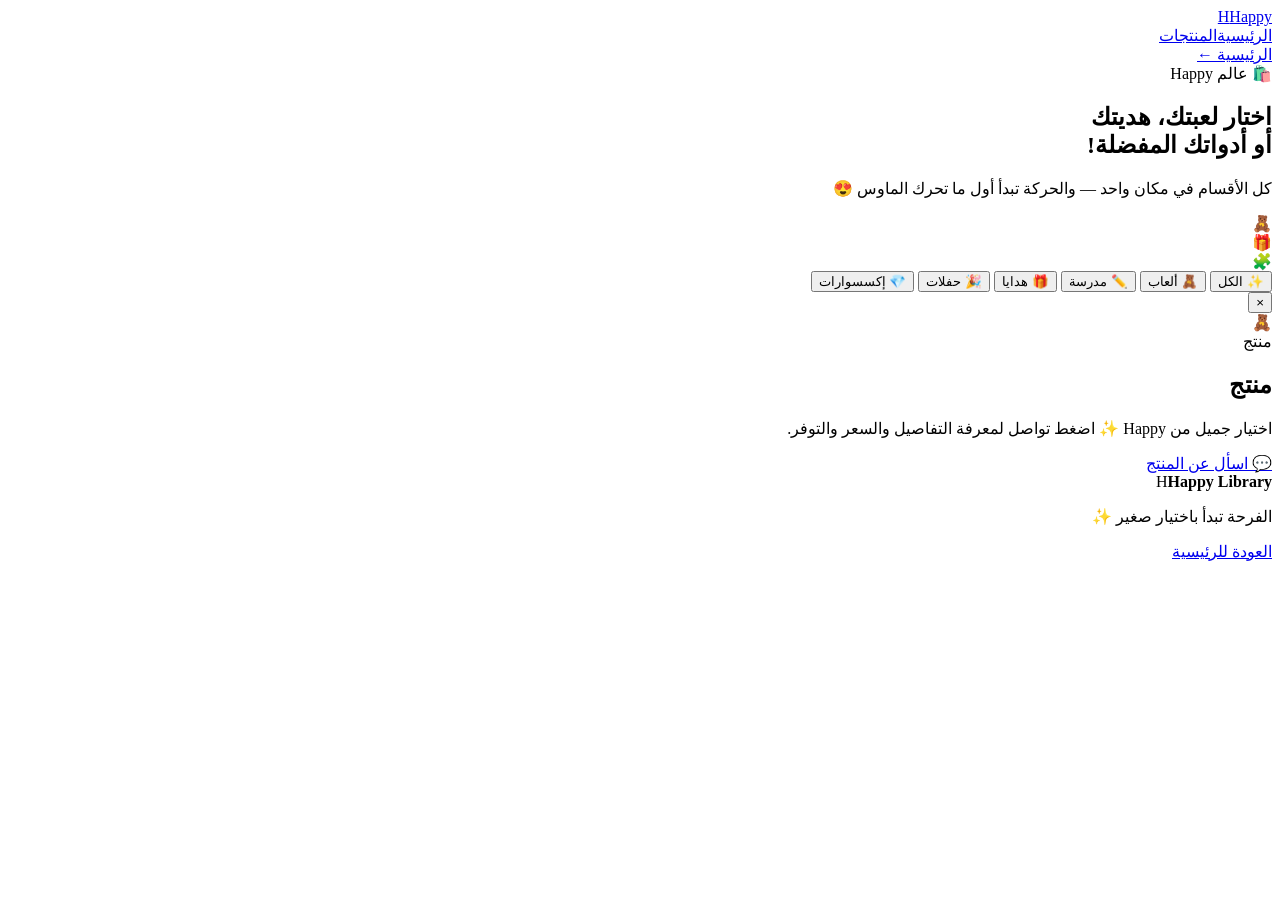
==== Projects.html @ b43074fa "Add files via upload" ====
<!DOCTYPE html>
<html lang="ar" dir="rtl">
<head>
<meta charset="UTF-8">
<meta name="viewport" content="width=device-width,initial-scale=1.0">
<title>المنتجات | Happy Library</title>
<link rel="preconnect" href="https://fonts.googleapis.com">
<link rel="preconnect" href="https://fonts.gstatic.com" crossorigin>
<link href="https://fonts.googleapis.com/css2?family=Cairo:wght@400;600;700;800;900&family=Fredoka:wght@500;600;700&display=swap" rel="stylesheet">
<link rel="stylesheet" href="css/style.css">
</head>
<body>
<header class="navbar">
  <a class="brand" href="index.html"><span class="brand-mark">H</span><span>Happy</span></a>
  <nav><a href="index.html">الرئيسية</a><a class="active" href="Projects.html">المنتجات</a></nav>
  <a class="nav-cta" href="index.html">الرئيسية <span>←</span></a>
</header>

<main class="products-page">
<section class="products-hero">
  <div>
    <span class="mini-label">🛍️ عالم Happy</span>
    <h1>اختار لعبتك، هديتك<br><span>أو أدواتك المفضلة!</span></h1>
    <p>كل الأقسام في مكان واحد — والحركة تبدأ أول ما تحرك الماوس 😍</p>
  </div>
  <div class="floating-emoji">🧸</div>
  <div class="floating-emoji e2">🎁</div><div class="floating-emoji e3">🧩</div>
</section>

<div class="filter-bar" id="filterBar">
  <button class="filter active" data-filter="all">✨ الكل</button>
  <button class="filter" data-filter="toys">🧸 ألعاب</button>
  <button class="filter" data-filter="school">✏️ مدرسة</button>
  <button class="filter" data-filter="gifts">🎁 هدايا</button>
  <button class="filter" data-filter="party">🎉 حفلات</button>
  <button class="filter" data-filter="accessories">💎 إكسسوارات</button>
</div>

<div id="catalog"></div>
</main>

<div class="quick-view" id="quickView" aria-hidden="true">
  <div class="quick-box">
    <button class="close" id="closeView">×</button>
    <div id="quickEmoji" class="quick-emoji">🧸</div>
    <span id="quickTag" class="mini-label">منتج</span>
    <h2 id="quickTitle">منتج</h2>
    <p>اختيار جميل من Happy ✨ اضغط تواصل لمعرفة التفاصيل والسعر والتوفر.</p>
    <a class="btn btn-primary" href="https://wa.me/201019890771" target="_blank" rel="noopener">💬 اسأل عن المنتج</a>
  </div>
</div>

<footer>
  <div class="footer-brand"><span class="brand-mark">H</span><b>Happy Library</b></div>
  <p>الفرحة تبدأ باختيار صغير ✨</p>
  <a href="index.html">العودة للرئيسية</a>
</footer>
<script src="js/app.js"></script>
<script src="js/catalog.js"></script>
</body>
</html>
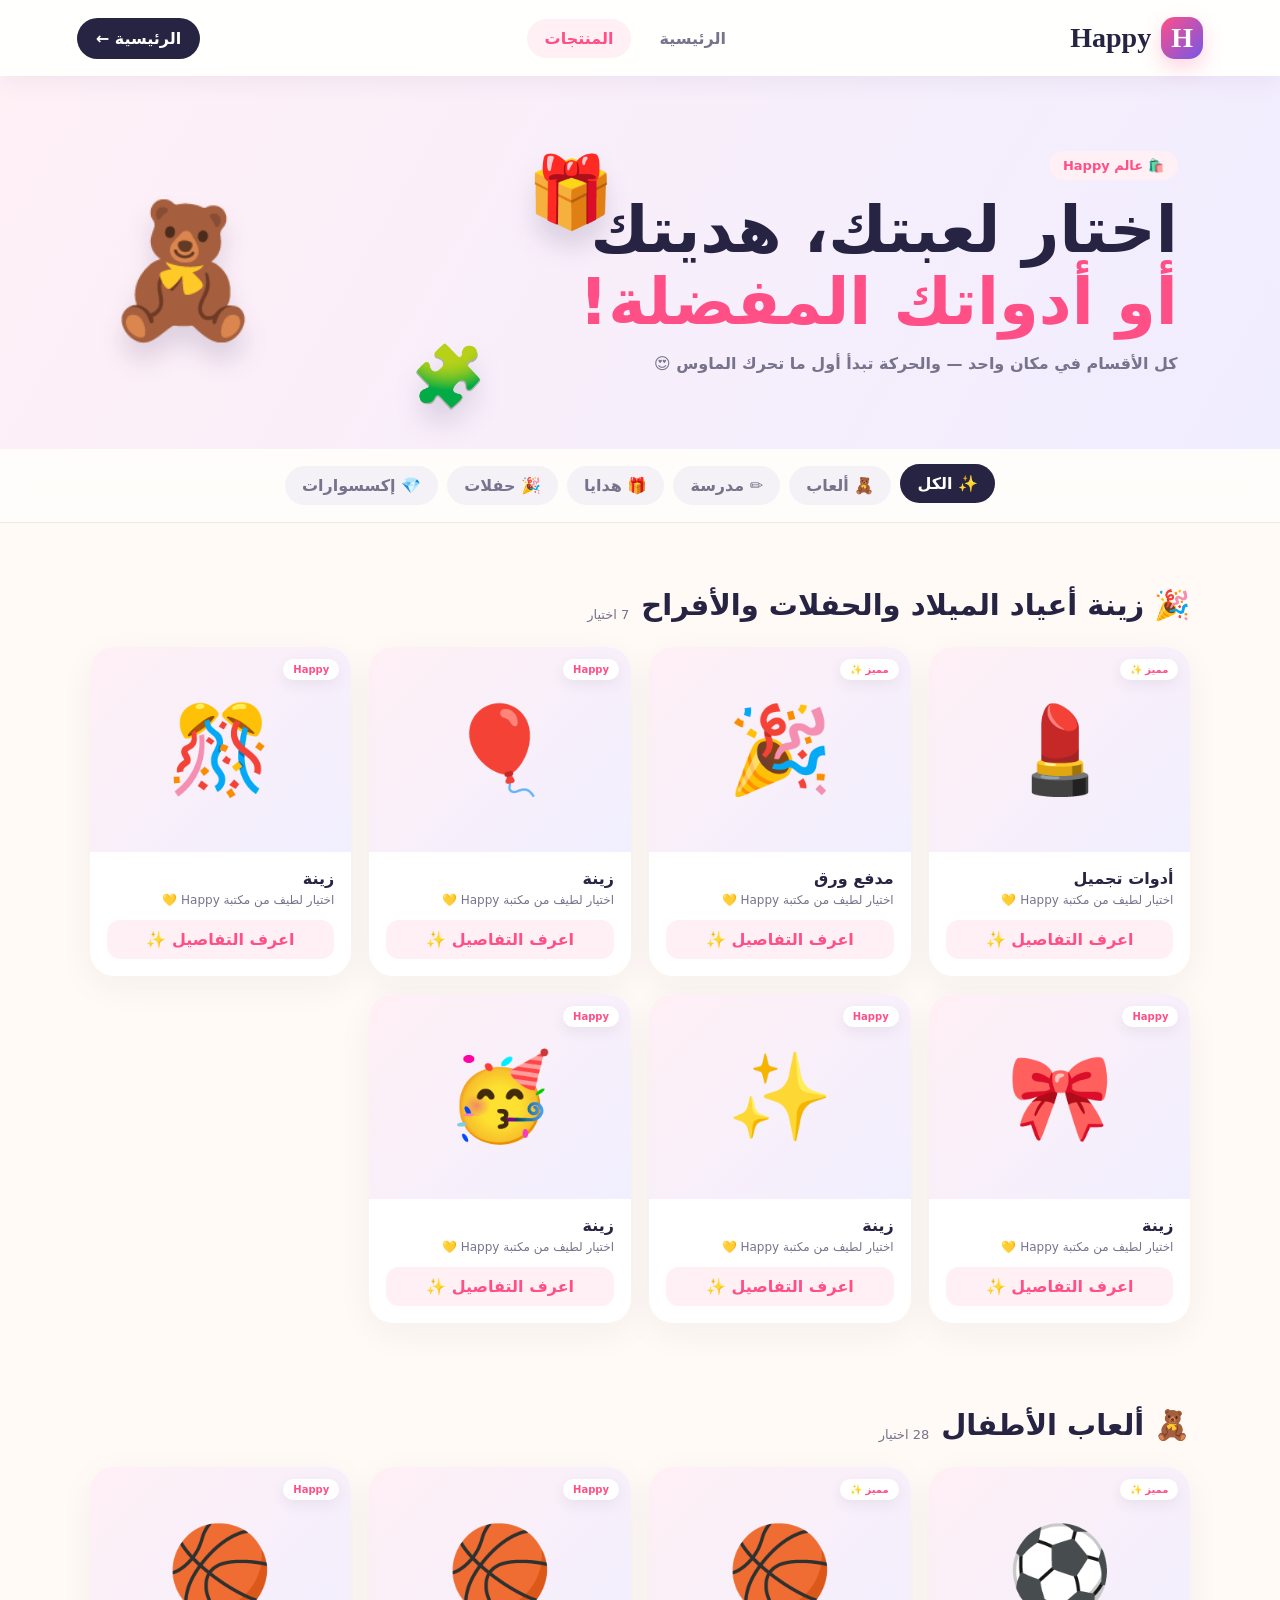
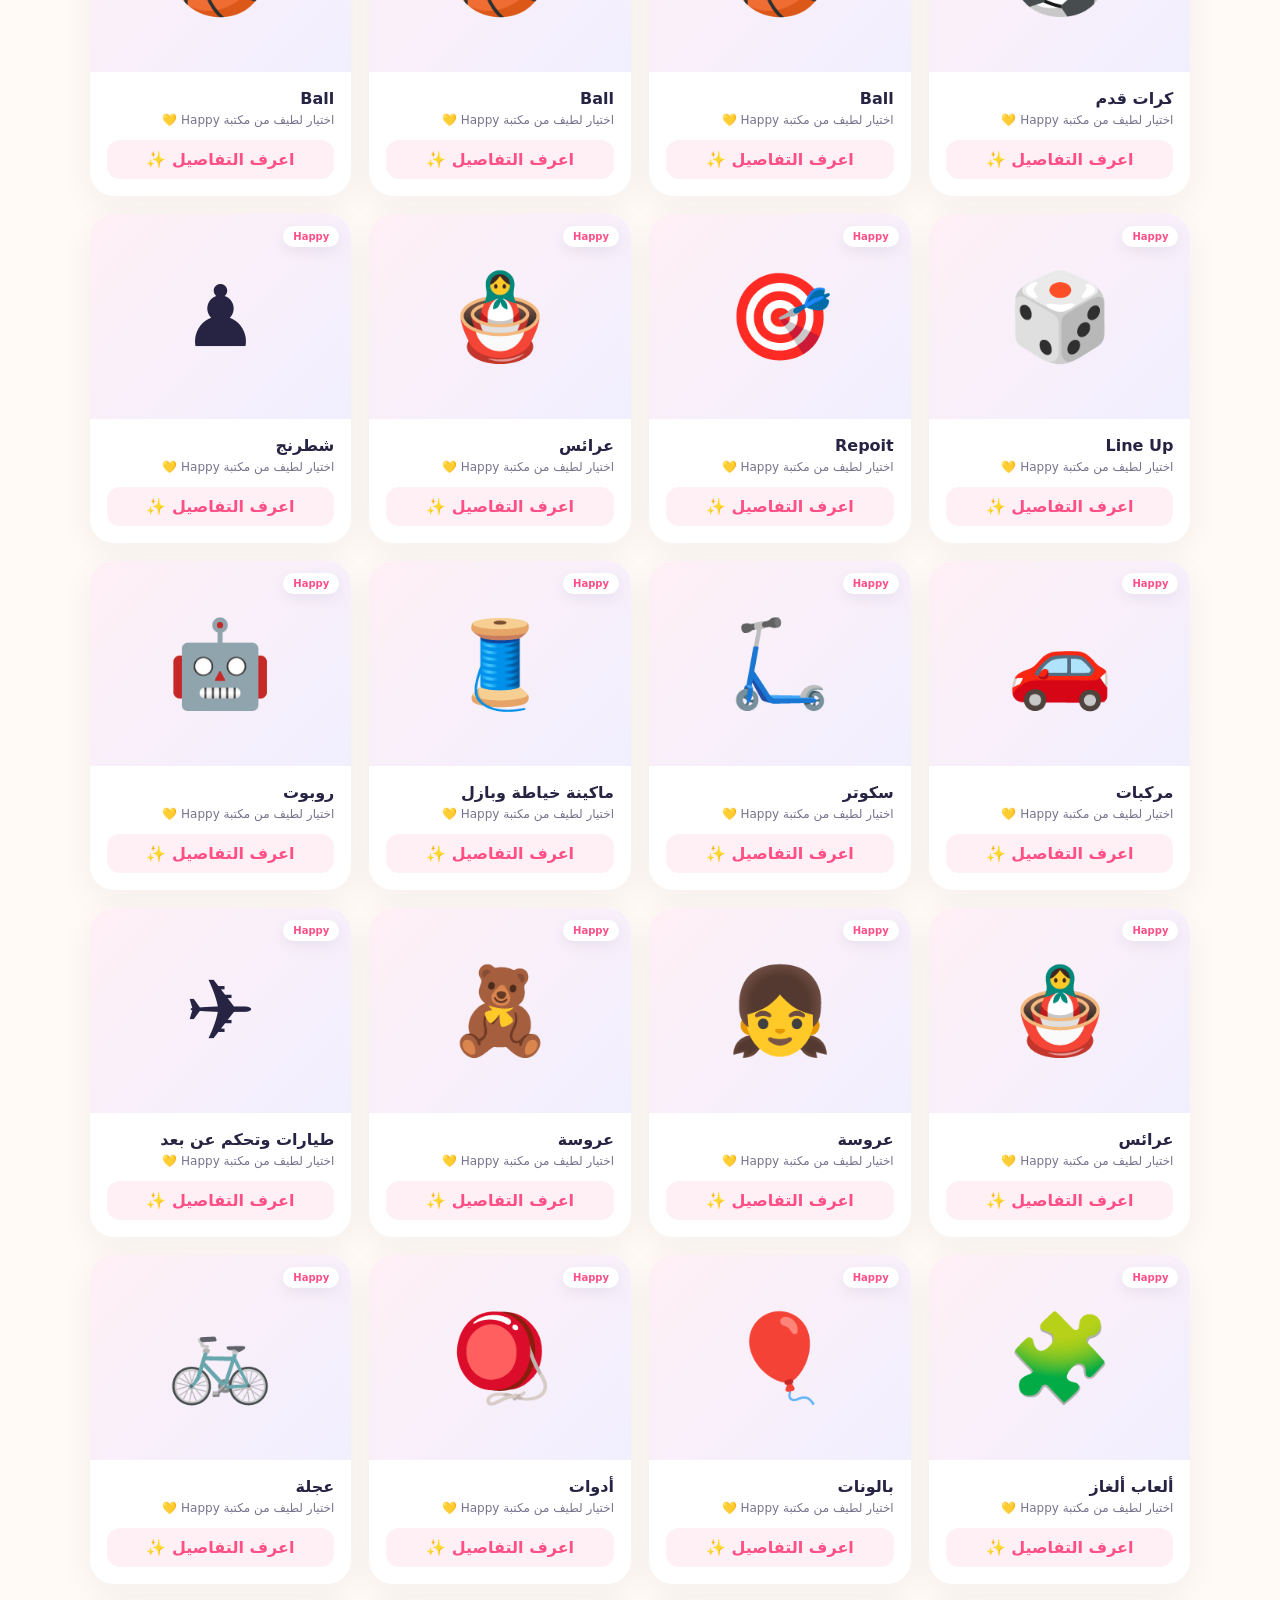
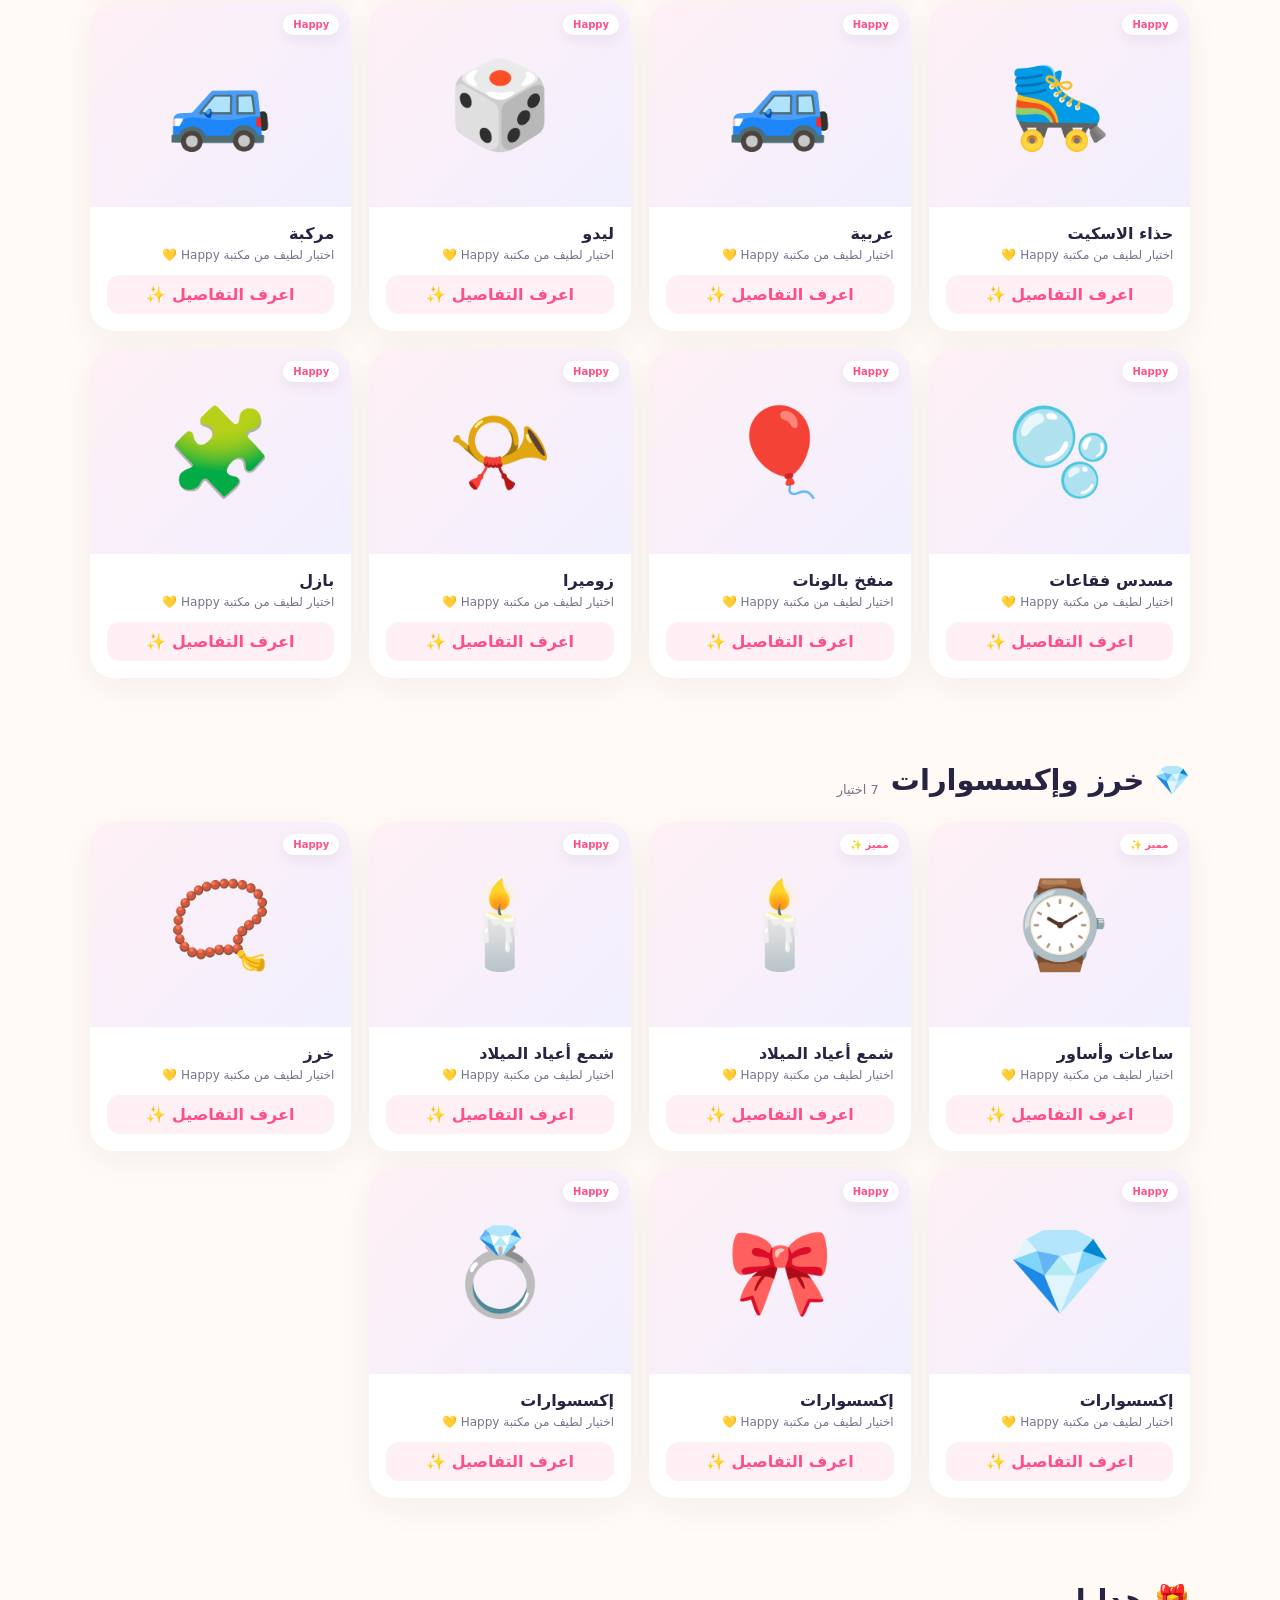
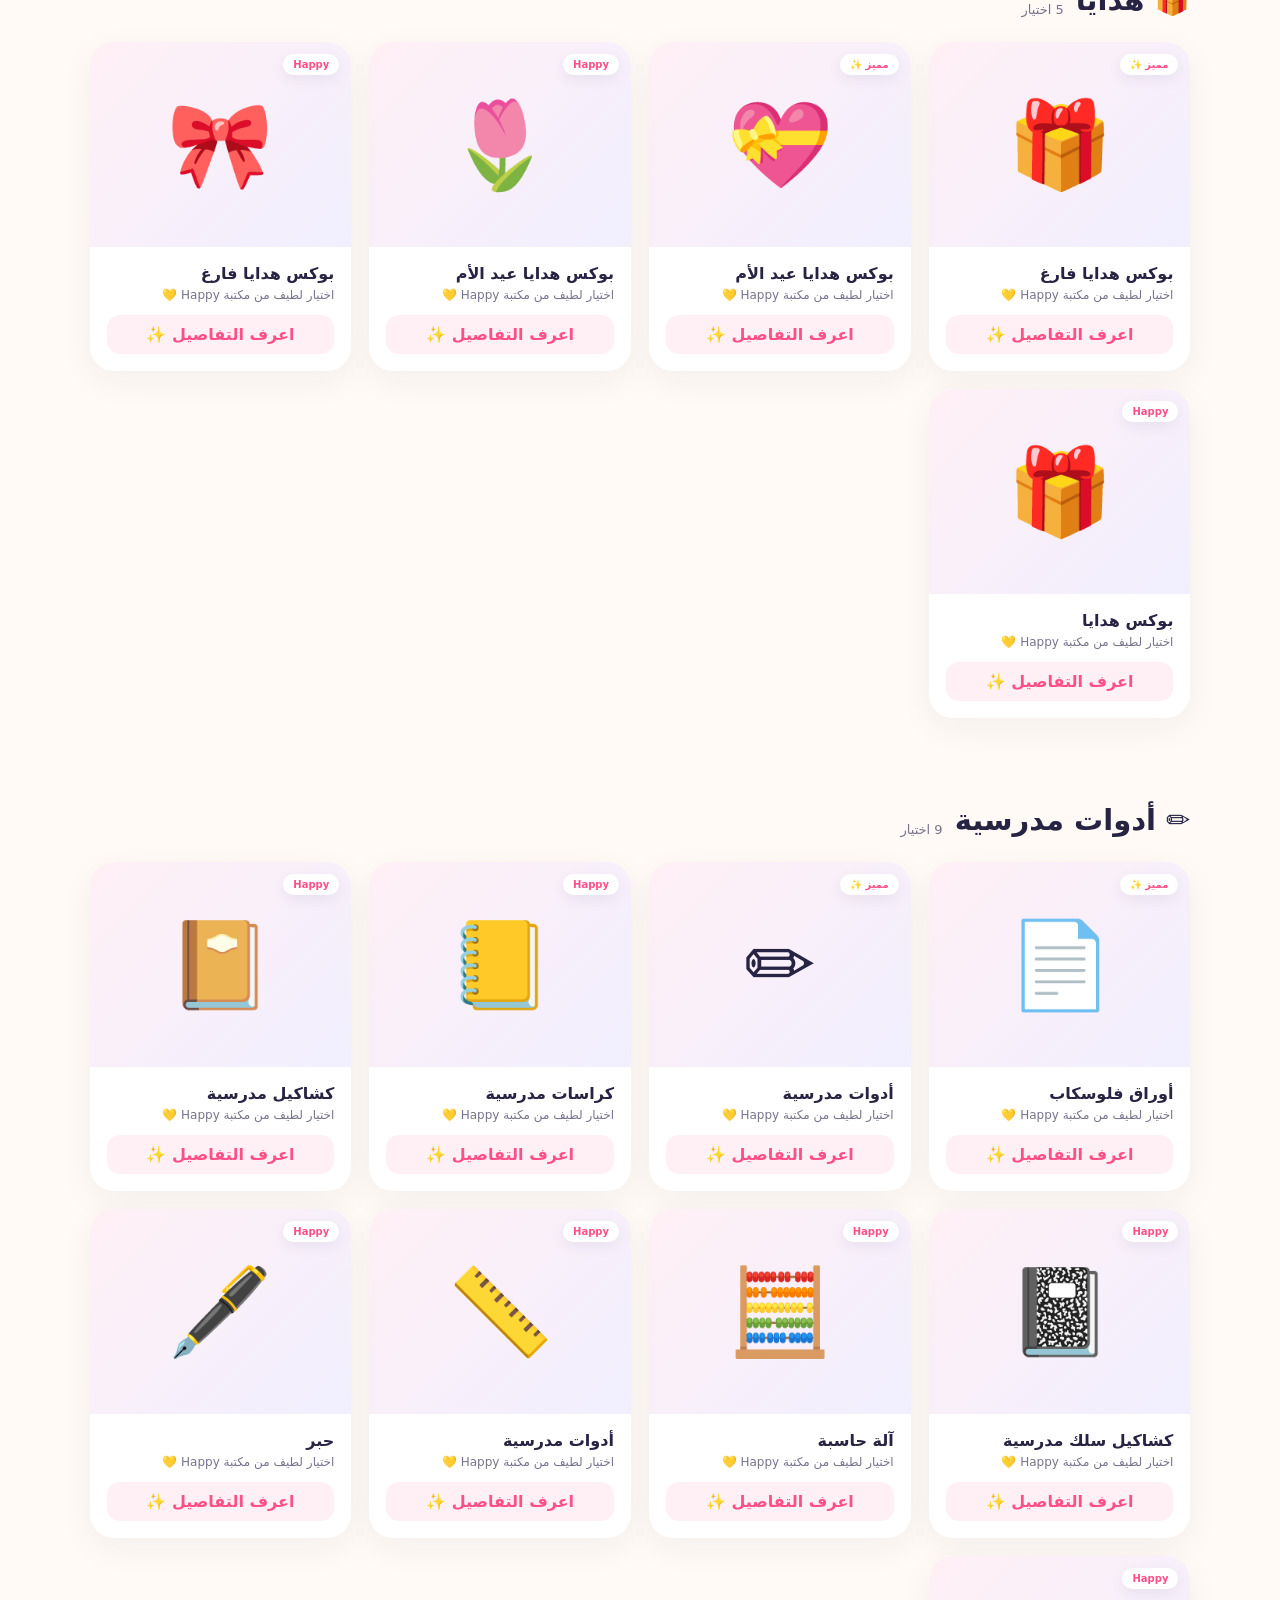
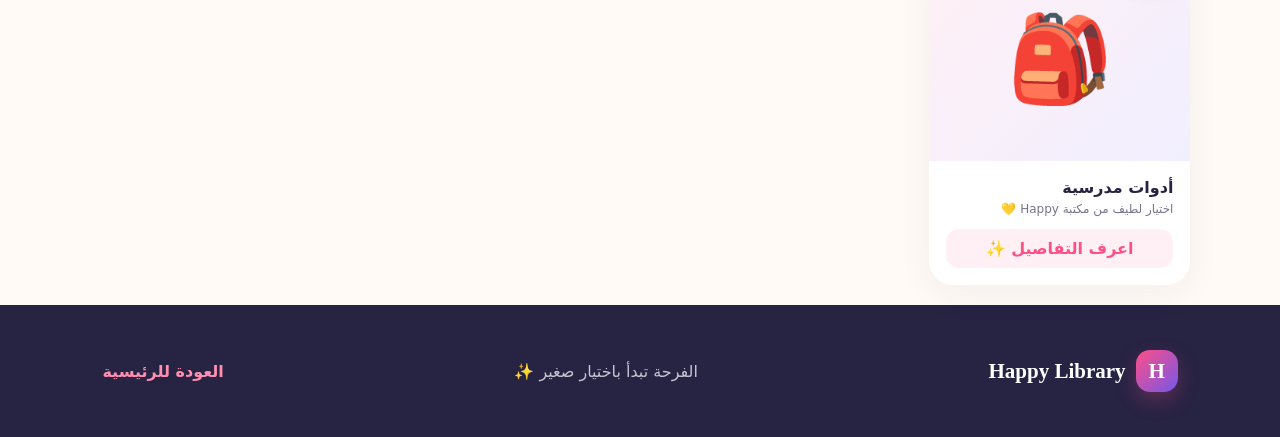
==== commit 383c609d: "Projects.html" ====
--- a/Projects.html
+++ b/Projects.html
@@ -7,7 +7,7 @@
 <link rel="preconnect" href="https://fonts.googleapis.com">
 <link rel="preconnect" href="https://fonts.gstatic.com" crossorigin>
 <link href="https://fonts.googleapis.com/css2?family=Cairo:wght@400;600;700;800;900&family=Fredoka:wght@500;600;700&display=swap" rel="stylesheet">
-<link rel="stylesheet" href="css/style.css">
+<link rel="stylesheet" href="style.css">
 </head>
 <body>
 <header class="navbar">
@@ -55,7 +55,7 @@
   <p>الفرحة تبدأ باختيار صغير ✨</p>
   <a href="index.html">العودة للرئيسية</a>
 </footer>
-<script src="js/app.js"></script>
-<script src="js/catalog.js"></script>
+<script src="app.js"></script>
+<script src="catalog.js"></script>
 </body>
-</html>+</html>
--- a/style.css
+++ b/style.css
@@ -0,0 +1,25 @@
+:root{
+--pink:#ff4f87;--pink2:#ff78a5;--purple:#7557e8;--blue:#35a9ff;--yellow:#ffd34d;--mint:#42d5bd;
+--ink:#272343;--muted:#77738c;--cream:#fffaf5;--white:#fff;
+--shadow:0 18px 50px rgba(54,36,94,.12);--shadow2:0 28px 70px rgba(255,79,135,.18);
+--ease:cubic-bezier(.2,.8,.2,1)
+}
+*{box-sizing:border-box}html{scroll-behavior:smooth}body{margin:0;background:var(--cream);color:var(--ink);font-family:Cairo,system-ui,sans-serif;overflow-x:hidden}a{text-decoration:none;color:inherit}button{font:inherit} 
+.loader{position:fixed;inset:0;z-index:9999;background:linear-gradient(135deg,#fff7fb,#f4f0ff);display:grid;place-items:center;align-content:center;gap:12px;transition:.6s var(--ease)}.loader.done{opacity:0;visibility:hidden}.loader-ball{width:74px;height:74px;border-radius:30% 70% 65% 35%;background:linear-gradient(135deg,var(--pink),var(--purple));display:grid;place-items:center;color:#fff;font:700 42px Fredoka;box-shadow:0 15px 45px #ff4f8750;animation:wiggle 1s infinite}.loader p{font-weight:800}
+.navbar{height:76px;padding:0 6%;display:flex;align-items:center;justify-content:space-between;gap:28px;background:#ffffffdf;backdrop-filter:blur(16px);position:sticky;top:0;z-index:100;box-shadow:0 5px 25px #3c2d6510}.brand{display:flex;align-items:center;gap:10px;font:700 28px Fredoka;color:var(--ink)}.brand-mark{width:42px;height:42px;border-radius:14px;background:linear-gradient(135deg,var(--pink),var(--purple));color:#fff;display:grid;place-items:center;box-shadow:0 8px 20px #ff4f8740}.navbar nav{display:flex;gap:10px}.navbar nav a{padding:10px 18px;border-radius:99px;font-weight:800;color:var(--muted);transition:.25s}.navbar nav a:hover,.navbar nav a.active{background:#fff0f5;color:var(--pink)}.nav-cta{padding:11px 19px;border-radius:99px;background:var(--ink);color:#fff;font-weight:800;transition:.25s}.nav-cta:hover{transform:translateY(-3px);box-shadow:0 12px 25px #27234330}
+.hero{min-height:680px;display:grid;grid-template-columns:1fr 1fr;align-items:center;gap:30px;padding:70px 8%;position:relative;overflow:hidden;background:radial-gradient(circle at 80% 30%,#e7dcff 0 14%,transparent 35%),radial-gradient(circle at 15% 80%,#ffe0ec 0 15%,transparent 35%)}.hero-copy{position:relative;z-index:3}.eyebrow,.mini-label{display:inline-flex;align-items:center;gap:7px;color:var(--pink);background:#fff0f5;padding:7px 14px;border-radius:99px;font-weight:900;font-size:13px}.hero h1{font-size:clamp(42px,6vw,76px);line-height:1.05;margin:20px 0 18px;font-weight:900;letter-spacing:-2px}.hero h1 span,.products-hero h1 span{color:var(--pink)}.hero p{max-width:590px;font-size:18px;line-height:1.9;color:var(--muted);font-weight:600}.hero-actions{display:flex;gap:12px;flex-wrap:wrap;margin:28px 0}.btn{display:inline-flex;align-items:center;justify-content:center;padding:14px 23px;border-radius:18px;font-weight:900;border:0;cursor:pointer;transition:.3s var(--ease)}.btn-primary{background:linear-gradient(135deg,var(--pink),#ff356f);color:#fff;box-shadow:0 14px 28px #ff4f8740}.btn-primary:hover{transform:translateY(-5px) scale(1.02);box-shadow:0 20px 38px #ff4f8750}.btn-soft{background:#fff;color:var(--ink);box-shadow:var(--shadow)}.btn-white{background:#fff;color:var(--purple);margin-top:14px}.trust-row{display:flex;gap:32px}.trust-row div{display:flex;flex-direction:column}.trust-row b{font:700 23px Fredoka}.trust-row span{color:var(--muted);font-size:12px}
+.hero-art{height:540px;position:relative;display:grid;place-items:center}.blob{position:absolute;width:410px;height:410px;background:linear-gradient(135deg,#ffd5e4,#cfc3ff);border-radius:47% 53% 68% 32% / 45% 39% 61% 55%;animation:morph 8s ease-in-out infinite}.hero-book{position:relative;width:220px;height:280px;border-radius:24px 30px 30px 24px;background:linear-gradient(145deg,#ff5b91,#744fe5);color:#fff;display:flex;align-items:center;justify-content:center;font-size:92px;box-shadow:25px 28px 50px #5634a740;transform:rotate(-7deg);animation:float 4s ease-in-out infinite;z-index:2}.hero-book:after{content:"";position:absolute;inset:16px;border:3px dashed #ffffff70;border-radius:17px}.hero-book span{position:absolute;bottom:34px;font:700 22px Fredoka;letter-spacing:3px}.toy{position:absolute;font-size:65px;z-index:4;filter:drop-shadow(0 12px 10px #34204b20);animation:float 3.5s ease-in-out infinite}.toy1{top:18%;left:5%}.toy2{right:4%;bottom:18%;animation-delay:.7s}.toy3{left:13%;bottom:8%;animation-delay:1.1s}.rainbow{position:absolute;top:6%;right:8%;font-size:75px;animation:float 4.5s ease-in-out infinite}.bubble{position:absolute;right:2%;top:30%;background:#fff;padding:14px 18px;border-radius:20px 20px 4px 20px;box-shadow:var(--shadow);font-size:24px;z-index:5;animation:pop 2.5s ease-in-out infinite}.bubble small{display:block;font-size:12px;font-weight:900}.orbit{position:absolute;border:2px dashed #ffffffaa;border-radius:50%;width:430px;height:250px;transform:rotate(-20deg);animation:spin 14s linear infinite}.orbit2{width:320px;height:180px;animation-direction:reverse;animation-duration:10s}
+.marquee{overflow:hidden;background:var(--ink);color:#fff;padding:14px 0;white-space:nowrap}.marquee div{display:inline-flex;gap:55px;font-weight:800;animation:marquee 22s linear infinite}.marquee span{display:inline-flex;align-items:center;gap:9px}
+.section{padding:95px 8%}.section-heading{text-align:center;max-width:680px;margin:0 auto 45px}.section-heading h2{font-size:clamp(30px,4vw,50px);margin:14px 0 7px;line-height:1.15}.section-heading p{color:var(--muted);font-weight:600}.category-grid{display:grid;grid-template-columns:repeat(5,1fr);gap:18px}.category-card{min-height:260px;border-radius:30px;padding:25px;display:flex;flex-direction:column;align-items:flex-start;justify-content:flex-end;position:relative;overflow:hidden;transition:.4s var(--ease);box-shadow:var(--shadow);border:2px solid #fff}.category-card:before{content:"";position:absolute;width:150px;height:150px;border-radius:50%;background:#ffffff55;top:-45px;right:-35px}.category-card:hover{transform:translateY(-12px) rotate(-1deg);box-shadow:var(--shadow2)}.category-card .cat-icon{font-size:58px;position:absolute;top:25px;right:25px;transition:.4s}.category-card:hover .cat-icon{transform:scale(1.18) rotate(8deg)}.category-card h3{margin:0;font-size:21px;position:relative}.category-card small{color:#5c5870;margin:4px 0 13px;font-weight:700}.category-card b{font-size:13px}.c1{background:#ffe0eb}.c2{background:#dff4ff}.c3{background:#fff0bd}.c4{background:#e7ddff}.c5{background:#d8f6ef}
+.magic-section{padding:10px 8% 90px}.magic-card{min-height:360px;border-radius:40px;padding:55px 7%;display:flex;align-items:center;justify-content:space-between;position:relative;overflow:hidden;background:linear-gradient(120deg,#6d4de6,#b54fdd 55%,#ff6390);color:#fff;box-shadow:0 30px 80px #704de640}.magic-card:before,.magic-card:after{content:"";position:absolute;border:1px solid #ffffff40;border-radius:50%;width:450px;height:450px}.magic-card:before{left:-160px;bottom:-250px}.magic-card:after{right:-160px;top:-280px}.magic-card h2{font-size:clamp(32px,4vw,52px);line-height:1.2;margin:14px 0}.magic-card p{max-width:550px;color:#ffffffd9;font-weight:600}.mini-label.light{background:#ffffff24;color:#fff}.magic-character{font-size:170px;filter:drop-shadow(0 20px 10px #38207055);animation:float 3.8s infinite}.magic-stars{position:absolute;top:24px;right:6%;letter-spacing:25px;opacity:.7}
+.featured-grid{display:grid;grid-template-columns:repeat(3,1fr);gap:22px;max-width:1050px;margin:auto}.mini-product{background:#fff;border-radius:28px;padding:25px;box-shadow:var(--shadow);transition:.35s}.mini-product:hover{transform:translateY(-8px)}.product-emoji{height:160px;border-radius:22px;background:linear-gradient(135deg,#fff0f5,#f0ecff);display:grid;place-items:center;font-size:85px}.mini-product span{display:inline-block;color:var(--pink);font-size:12px;font-weight:900;margin-top:18px}.mini-product h3{margin:6px 0 10px}.mini-product a{font-size:13px;font-weight:900;color:var(--purple)}
+.products-page{min-height:80vh}.products-hero{padding:75px 8% 60px;display:flex;justify-content:space-between;align-items:center;position:relative;overflow:hidden;background:linear-gradient(120deg,#fff0f6,#f0edff)}.products-hero h1{font-size:clamp(36px,5vw,65px);line-height:1.12;margin:15px 0}.products-hero p{color:var(--muted);font-weight:600}.floating-emoji{font-size:130px;animation:float 3.5s infinite;filter:drop-shadow(0 18px 12px #37205b25)}.floating-emoji.e2{font-size:70px;position:absolute;right:52%;top:20%;animation-delay:.7s}.floating-emoji.e3{font-size:60px;position:absolute;right:62%;bottom:10%;animation-delay:1.1s}.filter-bar{position:sticky;top:76px;z-index:50;display:flex;justify-content:center;gap:9px;flex-wrap:wrap;padding:17px 5%;background:#fffdfbe8;backdrop-filter:blur(15px);border-bottom:1px solid #eee8e5}.filter{border:0;background:#f5f2f7;color:var(--muted);padding:10px 17px;border-radius:99px;font-weight:900;cursor:pointer;transition:.25s}.filter:hover,.filter.active{background:var(--ink);color:#fff;transform:translateY(-2px)}.catalog-section{padding:65px 7% 20px;scroll-margin-top:145px}.catalog-title{display:flex;align-items:end;gap:12px;margin-bottom:25px}.catalog-title h2{margin:0;font-size:29px}.catalog-title span{color:var(--muted);font-size:13px}.product-grid{display:grid;grid-template-columns:repeat(4,1fr);gap:18px}.product-card{background:#fff;border-radius:24px;overflow:hidden;box-shadow:0 10px 35px #36245c0d;transition:.4s var(--ease);position:relative;animation:cardIn .55s var(--ease) both}.product-card:hover{transform:translateY(-9px) scale(1.015);box-shadow:0 25px 55px #36245c18}.product-visual{height:205px;background:linear-gradient(135deg,#fff0f5,#f1efff);display:grid;place-items:center;font-size:85px;position:relative}.product-card:hover .product-visual{background:linear-gradient(135deg,#ffe3ed,#e8e2ff)}.product-card:hover .product-visual .emoji{animation:wiggle .55s}.badge{position:absolute;top:12px;right:12px;background:#fff;color:var(--pink);border-radius:99px;padding:5px 10px;font-size:10px;font-weight:900;box-shadow:0 5px 14px #36245c12}.product-info{padding:17px}.product-info h3{margin:0 0 5px;font-size:16px}.product-info p{margin:0 0 13px;color:var(--muted);font-size:12px}.product-info button{width:100%;border:0;border-radius:13px;padding:10px;background:#fff0f5;color:var(--pink);font-weight:900;cursor:pointer;transition:.25s}.product-info button:hover{background:var(--pink);color:#fff}
+.quick-view{position:fixed;inset:0;background:#20183299;backdrop-filter:blur(8px);display:grid;place-items:center;z-index:500;opacity:0;visibility:hidden;transition:.3s}.quick-view.open{opacity:1;visibility:visible}.quick-box{width:min(440px,90%);background:#fff;border-radius:30px;padding:35px;text-align:center;position:relative;transform:translateY(20px) scale(.95);transition:.4s}.quick-view.open .quick-box{transform:none}.close{position:absolute;top:12px;left:15px;width:36px;height:36px;border:0;border-radius:50%;background:#f4f1f6;font-size:25px;cursor:pointer}.quick-emoji{font-size:100px;margin-bottom:10px;animation:float 2.5s infinite}.quick-box h2{font-size:28px;margin:12px}.quick-box p{color:var(--muted);line-height:1.8}
+footer{background:var(--ink);color:#fff;padding:45px 8%;display:flex;align-items:center;justify-content:space-between;gap:20px;flex-wrap:wrap}footer p{color:#c8c4d2;margin:0}footer a{color:#ff8eaf;font-weight:900}.footer-brand{display:flex;align-items:center;gap:10px;font:700 21px Fredoka}
+
+.reveal{opacity:0;transform:translateY(25px);transition:.8s var(--ease)}.reveal.visible{opacity:1;transform:none}
+@keyframes float{0%,100%{transform:translateY(0) rotate(-3deg)}50%{transform:translateY(-18px) rotate(3deg)}}@keyframes morph{0%,100%{border-radius:47% 53% 68% 32% / 45% 39% 61% 55%}50%{border-radius:63% 37% 38% 62% / 56% 60% 40% 44%}}@keyframes wiggle{0%,100%{transform:rotate(0)}25%{transform:rotate(-8deg)}75%{transform:rotate(8deg)}}@keyframes pop{0%,100%{transform:scale(1) rotate(0)}50%{transform:scale(1.05) rotate(2deg)}}@keyframes spin{to{transform:rotate(340deg)}}@keyframes marquee{to{transform:translateX(50%)}}@keyframes cardIn{from{opacity:0;transform:translateY(20px)}to{opacity:1;transform:none}}
+@media(max-width:1050px){.category-grid{grid-template-columns:repeat(3,1fr)}.product-grid{grid-template-columns:repeat(3,1fr)}.hero{padding:55px 6%}.section{padding-left:6%;padding-right:6%}}
+@media(max-width:760px){.navbar{padding:0 4%;height:68px}.navbar nav{display:none}.brand{font-size:24px}.nav-cta{padding:9px 13px;font-size:12px}.hero{grid-template-columns:1fr;min-height:auto;padding:55px 6% 30px;text-align:center}.hero p{margin:0 auto}.hero-actions,.trust-row{justify-content:center}.hero-art{height:410px}.blob{width:310px;height:310px}.hero-book{width:170px;height:220px;font-size:70px}.toy{font-size:48px}.category-grid{grid-template-columns:1fr 1fr}.section{padding:70px 6%}.magic-card{padding:35px 7%;min-height:420px}.magic-character{font-size:100px}.featured-grid{grid-template-columns:1fr}.products-hero{padding:50px 6%;min-height:360px}.floating-emoji{font-size:90px;position:absolute;left:7%;bottom:20px}.product-grid{grid-template-columns:1fr 1fr}.catalog-section{padding:45px 5% 10px}.filter-bar{top:68px}.product-visual{height:165px;font-size:65px}}
+@media(max-width:480px){.hero h1{font-size:43px}.category-grid{grid-template-columns:1fr}.category-card{min-height:210px}.product-grid{grid-template-columns:1fr 1fr;gap:12px}.product-info{padding:12px}.product-info h3{font-size:14px}.product-visual{height:145px;font-size:55px}.filter{font-size:11px;padding:8px 11px}.products-hero h1{font-size:38px}.trust-row{gap:18px}}
+@media(prefers-reduced-motion:reduce){*,*:before,*:after{animation-duration:.01ms!important;animation-iteration-count:1!important;scroll-behavior:auto!important;transition-duration:.01ms!important}}
